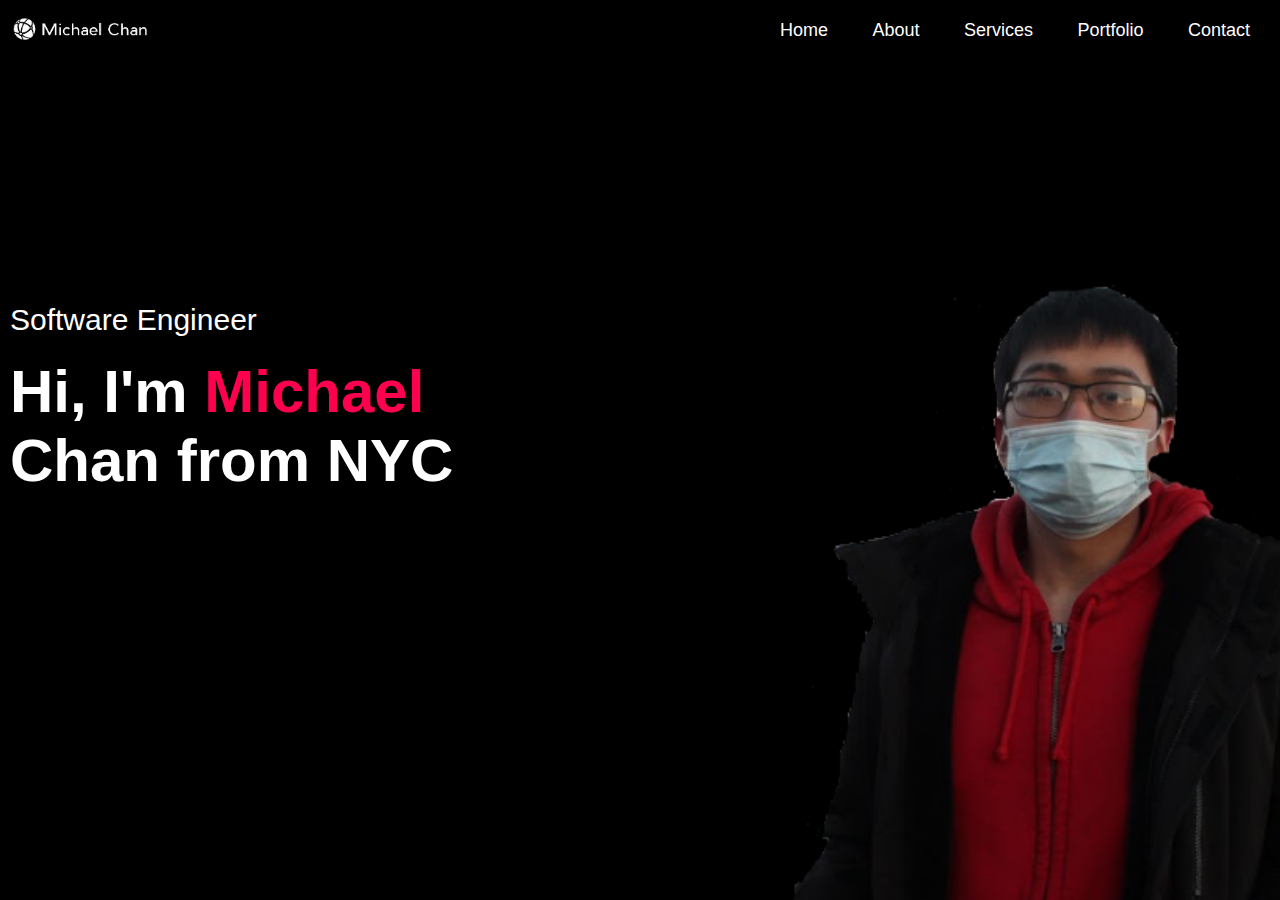
==== index.html @ 79fbb797 "Header and images" ====
<!DOCTYPE html>
<html lang="en">
<head>
    <meta charset="UTF-8">
    <meta http-equiv="X-UA-Compatible" content="IE=edge">
    <meta name="viewport" content="width=device-width, initial-scale=1.0">
    <title>Portfolio Website</title>
    <link rel="stylesheet" href="style.css">
</head>
<body>
<div id="header">
    <div class="container">
        <nav>
            <img src="images/logo.png" class="logo">
            <ul>
                <li><a href="#">Home</a></li>
                <li><a href="#">About</a></li>
                <li><a href="#">Services</a></li>
                <li><a href="#">Portfolio</a></li>
                <li><a href="#">Contact</a></li>
            </ul>
        </nav>
        <div class="header-text">
            <p>Software Engineer</p>
            <h1>Hi, I'm <span>Michael</span> <br> Chan from NYC</h1>
        </div>
        </div>
    </div>
</body>
</html>
---- style.css ----
*{
    margin: 0;
    padding: 0;
    font-family: 'Poppins', sans-serif;
    color: white;
    box-sizing: border-box;
}
body{
    background: #080808
}
#header{
    width: 100%;
    height: 100vh;
    background-image: url(images/background.png);
    background-size: cover;
    background-position: center;
}
.container{
    padding:10px;
}

nav{
    display:flex;
    align-items:center;
    justify-content: space-between;
    flex-wrap: wrap;
}

.logo{
    width: 140px;
}

nav ul li{
    display: inline-block;
    list-style: none;
    margin: 10px 20px;
}

nav ul li a{
    color: #fff;
    text-decoration: none;
    font-size: 18px;
    position: relative;
}

nav ul li a::after{
    content: '';
    width: 0;
    height: 3px;
    background:#ff004f;
    position: absolute;
    left:0;
    bottom: -6px;
    transition:0.5 secs;

}

nav ul li a:hover::after{
    width: 100%;
}

.header-text{
    margin-top: 20%;
    font-size: 30px;
}

.header-text h1{
    margin-top: 20px;
    font-size: 60px;
}

.header-text h1 span{
    color: #ff004f;
}
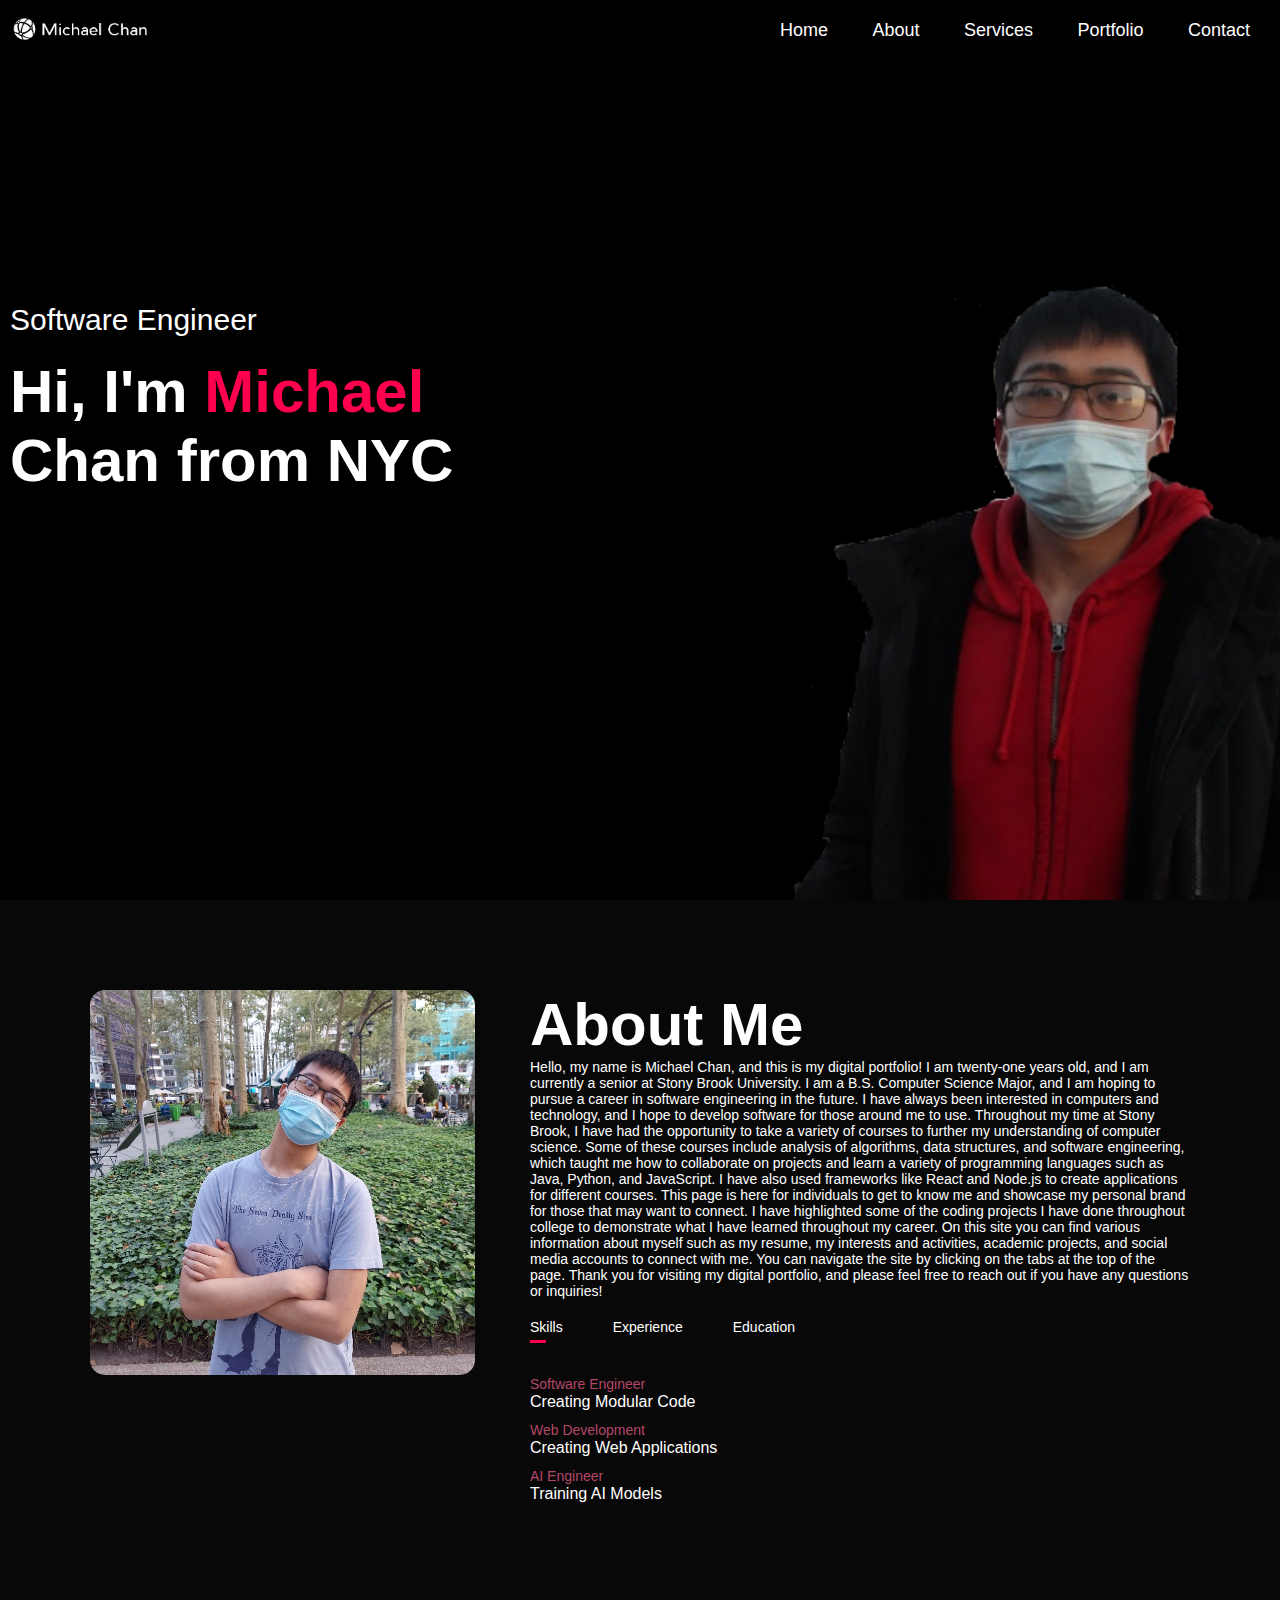
==== commit 8451580b: "About Section" ====
--- a/index.html
+++ b/index.html
@@ -26,5 +26,66 @@
         </div>
         </div>
     </div>
+<!--------------about------------->
+    <div id="about">
+        <div class="container">
+            <div class="row">
+                <div class="about-col-1">
+                    <img src="images/user.png" alt="">
+                </div>
+                <div class="about-col-2">
+                    <h1 class="sub-title">About Me</h1>
+                    <p>Hello, my name is Michael Chan, and this is my digital portfolio! I am twenty-one years old, and I am currently a senior at Stony Brook University. I am a B.S. Computer Science Major, and I am hoping to pursue a career in software engineering in the future. I have always been interested in computers and technology, and I hope to develop software for those around me to use.
+                        Throughout my time at Stony Brook, I have had the opportunity to take a variety of courses to further my understanding of computer science. Some of these courses include analysis of algorithms, data structures, and software engineering, which taught me how to collaborate on projects and learn a variety of programming languages such as Java, Python, and JavaScript. I have also used frameworks like React and Node.js to create applications for different courses.
+                        This page is here for individuals to get to know me and showcase my personal brand for those that may want to connect. I have highlighted some of the coding projects I have done throughout college to demonstrate what I have learned throughout my career. On this site you can find various information about myself such as my resume, my interests and activities, academic projects, and social media accounts to connect with me. You can navigate the site by clicking on the tabs at the top of the page.
+                        Thank you for visiting my digital portfolio, and please feel free to reach out if you have any questions or inquiries!
+                    </p>
+                    <div class="tab-titles">
+                        <p class="tab-links active-link" onclick="opentab('skills')">Skills</p>
+                        <p class="tab-links" onclick="opentab('experience')">Experience</p>
+                        <p class="tab-links" onclick="opentab('education')">Education</p>
+                    </div>
+                    <div class="tab-contents active-tab" id="skills">
+                        <ul>
+                            <li><span>Software Engineer</span><br>Creating Modular Code</li>
+                            <li><span>Web Development</span><br>Creating Web Applications</li>
+                            <li><span>AI Engineer</span><br>Training AI Models</li>
+                        </ul>
+                    </div>
+                    <div class="tab-contents" id="experience">
+                        <ul>
+                            <li><span> 2023- Present</span><br> Software Engineer</li>
+                            <li><span>Jun 2022 - Aug 2022</span><br>Teacher Assistant</li>
+                            <li><span>Summer 2021</span><br>AT&T Externship</li>
+                        </ul>
+                    </div>
+                    <div class="tab-contents" id="education">
+                        <ul>
+                            <li><span>2024</span><br>Per Scholas</li>
+                            <li><span>2019-2023</span><br>Stony Brook University</li>
+                            <li><span>2015-2019</span><br>High School</li>
+                        </ul>
+                    </div>
+                    </div>
+                </div>
+            </div>
+        </div>
+    </div>
+
+<script>
+    var tablinks = document.getElementsByClassName("tab-links");
+    var tabcontents = document.getElementsByClassName("tab-contents");
+    function opentab(tabname){
+        for(tablink of tablinks){
+            tablink.classList.remove("active-link");
+        }
+        for(tabcontent of tabcontents){
+            tabcontent.classList.remove("active-tab");
+        }
+        event.currentTarget.classList.add("active-link");
+        document.getElementById(tabname).classList.add("active-tab");
+    }
+
+</script>
 </body>
 </html>--- a/style.css
+++ b/style.css
@@ -71,4 +71,86 @@
 
 .header-text h1 span{
     color: #ff004f;
-}+}
+
+/* <---------about----------> */
+
+#about{
+    padding: 80px;
+    color: #ababab
+}
+
+.row{
+    display: flex;
+    justify-content: space-between;
+    flex-wrap: wrap;
+}
+
+.about-col-1{
+    flex-basis: 35%;
+}
+
+.about-col-1 img{
+    width: 100%;
+    border-radius: 15px;
+}
+
+.about-col-2{
+    flex-basis: 60%;
+}
+
+.sub-title{
+    font-size: 60px;
+    font-weight: 600;
+    color: white;
+}
+
+.about-col-2 p{
+    font-size: 14px;
+}
+
+.tab-titles{
+    display: flex;
+    margin: 20px 0 40px;
+}
+
+.tab-links{
+    margin-right: 50px;
+    font-size: 18px;
+    font-weight: 500;
+    cursor: pointer;
+    position: relative;
+}
+
+.tab-links::after{
+    content:'';
+    width: 0;
+    height: 3px;
+    background: #ff004f;
+    position: absolute;
+    left: 0;
+    bottom: -8px;
+    transition: 0.5s;
+}
+
+.tab-links.active-link::after{
+    width: 50%;
+}
+
+.tab-contents ul li{
+    list-style: none;
+    margin: 10px 0;
+}
+
+.tab-contents ul li span{
+    color: #b54769;
+    font-size: 14px;
+}
+
+.tab-contents{
+    display: none;
+}
+
+.tab-contents.active-tab{
+    display: block;
+}
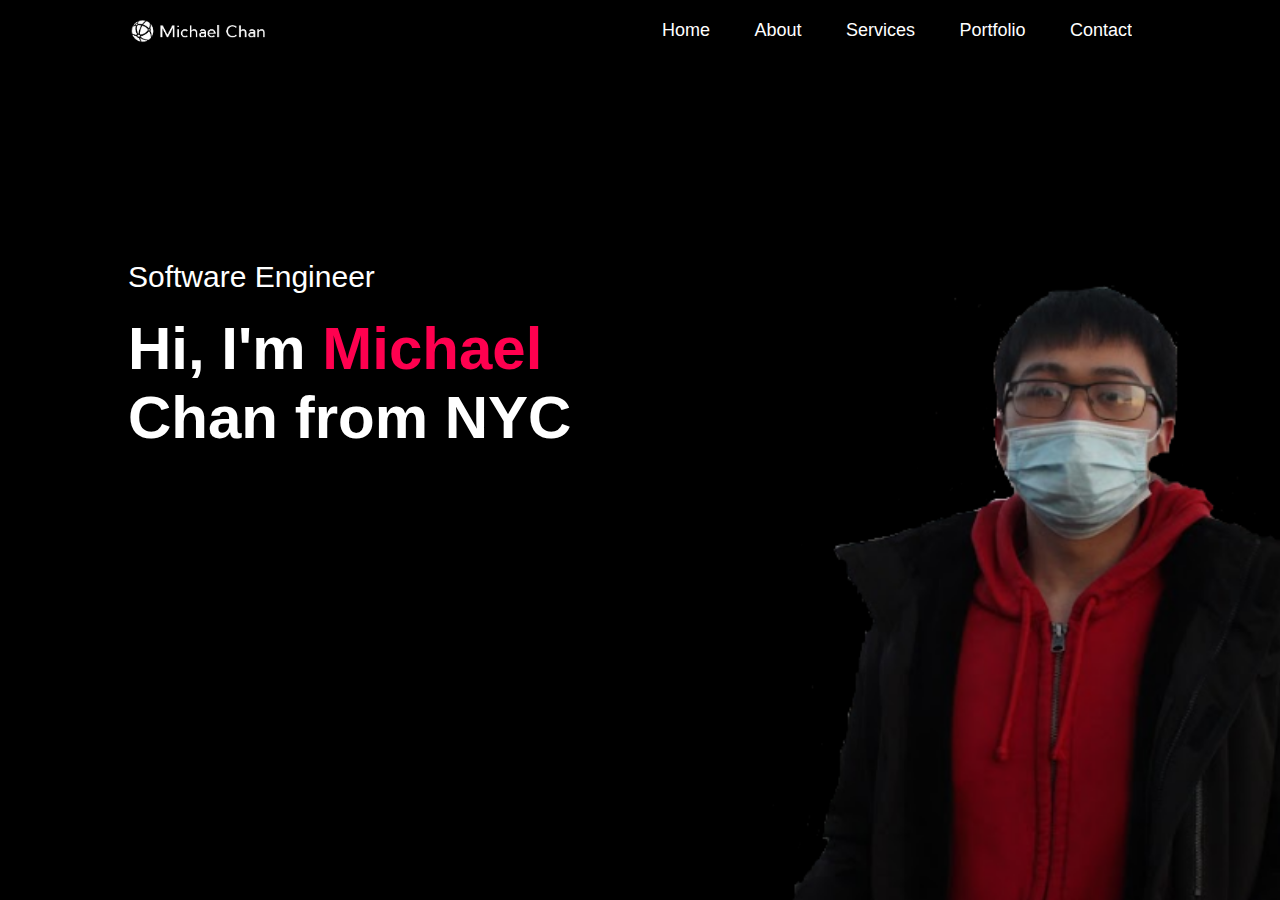
==== commit 52f844a2: "Portfolio" ====
--- a/index.html
+++ b/index.html
@@ -13,11 +13,17 @@
         <nav>
             <img src="images/logo.png" class="logo">
             <ul>
-                <li><a href="#">Home</a></li>
-                <li><a href="#">About</a></li>
-                <li><a href="#">Services</a></li>
-                <li><a href="#">Portfolio</a></li>
-                <li><a href="#">Contact</a></li>
+                <li><a href="index.html">Home</a></li>
+                <li><a href="about.html">About</a></li>
+                <li><a href="service.html">Services</a></li>
+                <li><a href="portfolio.html">Portfolio</a></li>
+                <li>
+                    <a>Contact</a>
+                    <ul class="dropdown">
+                        <li><a href="#">LinkedIn</a></li>
+                        <li><a href="#">Github</a></li>
+                    </ul>
+                </li>
             </ul>
         </nav>
         <div class="header-text">
@@ -26,66 +32,6 @@
         </div>
         </div>
     </div>
-<!--------------about------------->
-    <div id="about">
-        <div class="container">
-            <div class="row">
-                <div class="about-col-1">
-                    <img src="images/user.png" alt="">
-                </div>
-                <div class="about-col-2">
-                    <h1 class="sub-title">About Me</h1>
-                    <p>Hello, my name is Michael Chan, and this is my digital portfolio! I am twenty-one years old, and I am currently a senior at Stony Brook University. I am a B.S. Computer Science Major, and I am hoping to pursue a career in software engineering in the future. I have always been interested in computers and technology, and I hope to develop software for those around me to use.
-                        Throughout my time at Stony Brook, I have had the opportunity to take a variety of courses to further my understanding of computer science. Some of these courses include analysis of algorithms, data structures, and software engineering, which taught me how to collaborate on projects and learn a variety of programming languages such as Java, Python, and JavaScript. I have also used frameworks like React and Node.js to create applications for different courses.
-                        This page is here for individuals to get to know me and showcase my personal brand for those that may want to connect. I have highlighted some of the coding projects I have done throughout college to demonstrate what I have learned throughout my career. On this site you can find various information about myself such as my resume, my interests and activities, academic projects, and social media accounts to connect with me. You can navigate the site by clicking on the tabs at the top of the page.
-                        Thank you for visiting my digital portfolio, and please feel free to reach out if you have any questions or inquiries!
-                    </p>
-                    <div class="tab-titles">
-                        <p class="tab-links active-link" onclick="opentab('skills')">Skills</p>
-                        <p class="tab-links" onclick="opentab('experience')">Experience</p>
-                        <p class="tab-links" onclick="opentab('education')">Education</p>
-                    </div>
-                    <div class="tab-contents active-tab" id="skills">
-                        <ul>
-                            <li><span>Software Engineer</span><br>Creating Modular Code</li>
-                            <li><span>Web Development</span><br>Creating Web Applications</li>
-                            <li><span>AI Engineer</span><br>Training AI Models</li>
-                        </ul>
-                    </div>
-                    <div class="tab-contents" id="experience">
-                        <ul>
-                            <li><span> 2023- Present</span><br> Software Engineer</li>
-                            <li><span>Jun 2022 - Aug 2022</span><br>Teacher Assistant</li>
-                            <li><span>Summer 2021</span><br>AT&T Externship</li>
-                        </ul>
-                    </div>
-                    <div class="tab-contents" id="education">
-                        <ul>
-                            <li><span>2024</span><br>Per Scholas</li>
-                            <li><span>2019-2023</span><br>Stony Brook University</li>
-                            <li><span>2015-2019</span><br>High School</li>
-                        </ul>
-                    </div>
-                    </div>
-                </div>
-            </div>
-        </div>
-    </div>
-
-<script>
-    var tablinks = document.getElementsByClassName("tab-links");
-    var tabcontents = document.getElementsByClassName("tab-contents");
-    function opentab(tabname){
-        for(tablink of tablinks){
-            tablink.classList.remove("active-link");
-        }
-        for(tabcontent of tabcontents){
-            tabcontent.classList.remove("active-tab");
-        }
-        event.currentTarget.classList.add("active-link");
-        document.getElementById(tabname).classList.add("active-tab");
-    }
-
-</script>
+    
 </body>
 </html>--- a/style.css
+++ b/style.css
@@ -4,6 +4,7 @@
     font-family: 'Poppins', sans-serif;
     color: white;
     box-sizing: border-box;
+    overflow:hidden
 }
 body{
     background: #080808
@@ -15,8 +16,13 @@
     background-size: cover;
     background-position: center;
 }
+#about{
+    width: 100%;
+}
+
+
 .container{
-    padding:10px;
+    padding:10px 10%;
 }
 
 nav{
@@ -59,6 +65,23 @@
     width: 100%;
 }
 
+nav ul li:hover ul.dropdown{
+    display: block;
+}
+
+nav ul li ul.dropdown li{
+    display: block;
+}
+
+nav ul li ul.dropdown {
+    width: 100%;
+    position: absolute;
+    z-index: 999;
+    display: none;
+}
+
+
+
 .header-text{
     margin-top: 20%;
     font-size: 30px;
@@ -154,3 +177,126 @@
 .tab-contents.active-tab{
     display: block;
 }
+
+/* Services */
+#services{
+    padding: 30px 0;
+}
+
+.services-list{
+    display: grid;
+    grid-template-columns: repeat(auto-fit, minmax(250px, 1fr));
+    grid-gap: 40px;
+    margin-top: 50px;
+}
+
+.services-list div{
+    background: #262626;
+    padding: 40px;
+    font-size: 13px;
+    font-weight: 300;
+    border-radius: 10px;
+    transition: background 0.5s, transform 0.5s;
+}
+
+.services-list div i{
+    font-size: 50px;
+    margin-bottom: 30px;
+}
+
+.services-list h2{
+    font-size: 30px;
+    font-weight: 500;
+    margin-bottom: 15px;
+}
+
+.services-list div a{
+    text-decoration: none;
+    color: #fff;
+    font-size: 12px;
+    margin-top: 20px;
+    display: inline-block;
+}
+
+.services-list div:hover{
+    background: #ff004f;
+    transform: translateY(-10px);
+    animation-name: red_to_green;
+    background-color: #ff004f;
+    animation-duration: 4s;
+}
+
+@keyframes red_to_green {
+    from {background-color: #ff004f;}
+    to {background-color: green;}
+  }
+
+
+
+/* ------Portfolio----- */
+#portfolio{
+    padding: 50px 0;
+}
+
+.work-list{
+    display: grid;
+    grid-template-columns: repeat(auto-fit, minmax(250px, 1fr));
+    grid-gap: 40px;
+}
+
+.work{
+    border-radius: 10px;
+    position: relative;
+    overflow: hidden;
+}
+
+.work img{
+    width: 100%;
+    border-radius: 10px;
+    display: block;
+}
+
+.layer{
+    width: 100%;
+    height: 0%;
+    background: linear-gradient(rgba(0,0,0,0.6), #ff004f);
+    border-radius: 10px;
+    position: absolute;
+    left:0;
+    bottom: 0;
+    overflow: hidden;
+    display: flex;
+    align-items: center;
+    justify-content: center;
+    flex-direction: column;
+    padding:0 40px;
+    text-align: center;
+    font-size: 14px;
+    transition: height 0.5s;
+}
+
+.layer h3{
+    font-weight: 500;
+    margin-bottom: 20px;
+}
+
+.work:hover img{
+    animation: zoom_img 1s ease infinite;
+    animation-iteration-count: 1;
+}
+
+@keyframes zoom_img{
+    0% {
+        transform: scale(1, 1);
+      }
+      50% {
+        transform: scale(1.5, 1.5);
+      }
+      100% {
+        transform: scale(1, 1);
+      }
+    }
+
+.work:hover .layer{
+    height: 100%;
+}